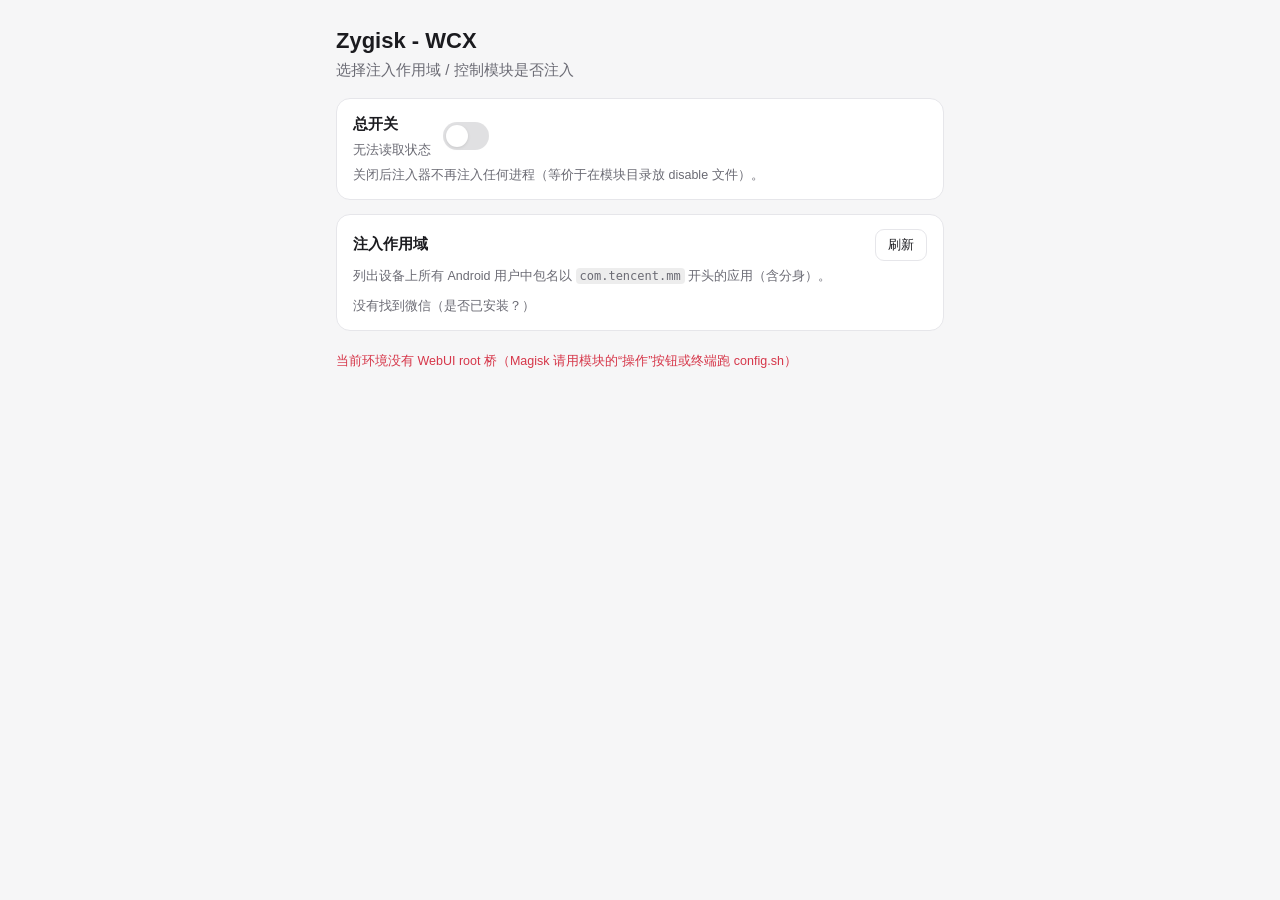
==== wcx-zygisk/webroot/index.html @ c1568a79 "perf(zygisk)+feat(webui): 冷启动优化 + 模块 WebUI（作用域/总开关） 冷启动（真机实测单进程 56ms，之前 publish+dex 读入约 200ms 且占 33M" ====
<!DOCTYPE html>
<html lang="zh-CN">
<head>
  <meta charset="utf-8" />
  <meta name="viewport" content="width=device-width, initial-scale=1, viewport-fit=cover" />
  <title>Zygisk - WCX</title>
  <link rel="stylesheet" href="css/app.css" />
</head>
<body>
  <main class="page">
    <header class="head">
      <h1>Zygisk - WCX</h1>
      <p class="sub">选择注入作用域 / 控制模块是否注入</p>
    </header>

    <section class="card">
      <div class="row">
        <div class="label">
          <strong>总开关</strong>
          <span id="master-desc" class="hint">读取中…</span>
        </div>
        <label class="switch">
          <input id="master" type="checkbox" />
          <span class="track"><span class="thumb"></span></span>
        </label>
      </div>
      <p class="hint">关闭后注入器不再注入任何进程（等价于在模块目录放 disable 文件）。</p>
    </section>

    <section class="card">
      <div class="row between">
        <strong>注入作用域</strong>
        <button id="refresh" class="btn ghost">刷新</button>
      </div>
      <p class="hint">列出设备上所有 Android 用户中包名以 <code>com.tencent.mm</code> 开头的应用（含分身）。</p>
      <ul id="targets" class="targets"></ul>
      <p id="targets-empty" class="hint" hidden>没有找到微信（是否已安装？）</p>
    </section>

    <footer class="foot">
      <span id="status" class="hint">—</span>
    </footer>
  </main>

  <script src="js/bridge.js"></script>
  <script src="js/app.js"></script>
</body>
</html>
---- wcx-zygisk/webroot/css/app.css ----
:root {
  color-scheme: light dark;
  --bg: #f6f6f7;
  --card: #ffffff;
  --text: #1b1b1f;
  --hint: #6b6b74;
  --line: #e6e6ea;
  --accent: #2f6df6;
  --danger: #d63649;
}

@media (prefers-color-scheme: dark) {
  :root {
    --bg: #101014;
    --card: #1a1a20;
    --text: #f2f2f6;
    --hint: #9a9aa6;
    --line: #2a2a33;
    --accent: #6f9bff;
  }
}

* { box-sizing: border-box; }

body {
  margin: 0;
  background: var(--bg);
  color: var(--text);
  font: 15px/1.5 -apple-system, BlinkMacSystemFont, "Segoe UI", Roboto, "Noto Sans SC", sans-serif;
}

.page {
  max-width: 640px;
  margin: 0 auto;
  padding: 20px 16px 40px;
}

.head h1 {
  font-size: 22px;
  margin: 4px 0 2px;
}

.sub { margin: 0 0 16px; color: var(--hint); }

.card {
  background: var(--card);
  border: 1px solid var(--line);
  border-radius: 14px;
  padding: 14px 16px;
  margin-bottom: 14px;
}

.row {
  display: flex;
  align-items: center;
  gap: 12px;
}

.row.between { justify-content: space-between; }

.label { display: flex; flex-direction: column; }

.hint {
  color: var(--hint);
  font-size: 12.5px;
  margin: 6px 0 0;
}

code {
  font-family: ui-monospace, SFMono-Regular, Menlo, monospace;
  font-size: 12px;
  background: rgba(127, 127, 127, .16);
  background: color-mix(in srgb, var(--text) 8%, transparent);
  padding: 1px 4px;
  border-radius: 4px;
}

.btn {
  border: 1px solid var(--line);
  background: transparent;
  color: var(--text);
  border-radius: 9px;
  padding: 6px 12px;
  font-size: 13px;
}

.btn:active { opacity: .6; }

.switch { position: relative; display: inline-flex; flex: none; }
.switch input { position: absolute; opacity: 0; width: 0; height: 0; }

.track {
  width: 46px;
  height: 28px;
  border-radius: 999px;
  background: rgba(127, 127, 127, .45);
  background: color-mix(in srgb, var(--hint) 45%, transparent);
  display: inline-block;
  transition: background .18s ease;
  position: relative;
}

.thumb {
  position: absolute;
  top: 3px;
  left: 3px;
  width: 22px;
  height: 22px;
  border-radius: 50%;
  background: #fff;
  transition: transform .18s ease;
  box-shadow: 0 1px 3px rgba(0, 0, 0, .28);
}

.switch input:checked + .track { background: var(--accent); }
.switch input:checked + .track .thumb { transform: translateX(18px); }
.switch input:disabled + .track { opacity: .45; }

.targets { list-style: none; margin: 12px 0 0; padding: 0; }

.targets li {
  display: flex;
  align-items: center;
  justify-content: space-between;
  gap: 12px;
  padding: 11px 0;
  border-top: 1px solid var(--line);
}

.targets li:first-child { border-top: 0; }

.targets .pkg { display: flex; flex-direction: column; min-width: 0; }
.targets .pkg code { background: none; padding: 0; font-size: 13.5px; }
.targets .pkg span { color: var(--hint); font-size: 12px; }

.foot { margin-top: 18px; }

.err { color: var(--danger); }
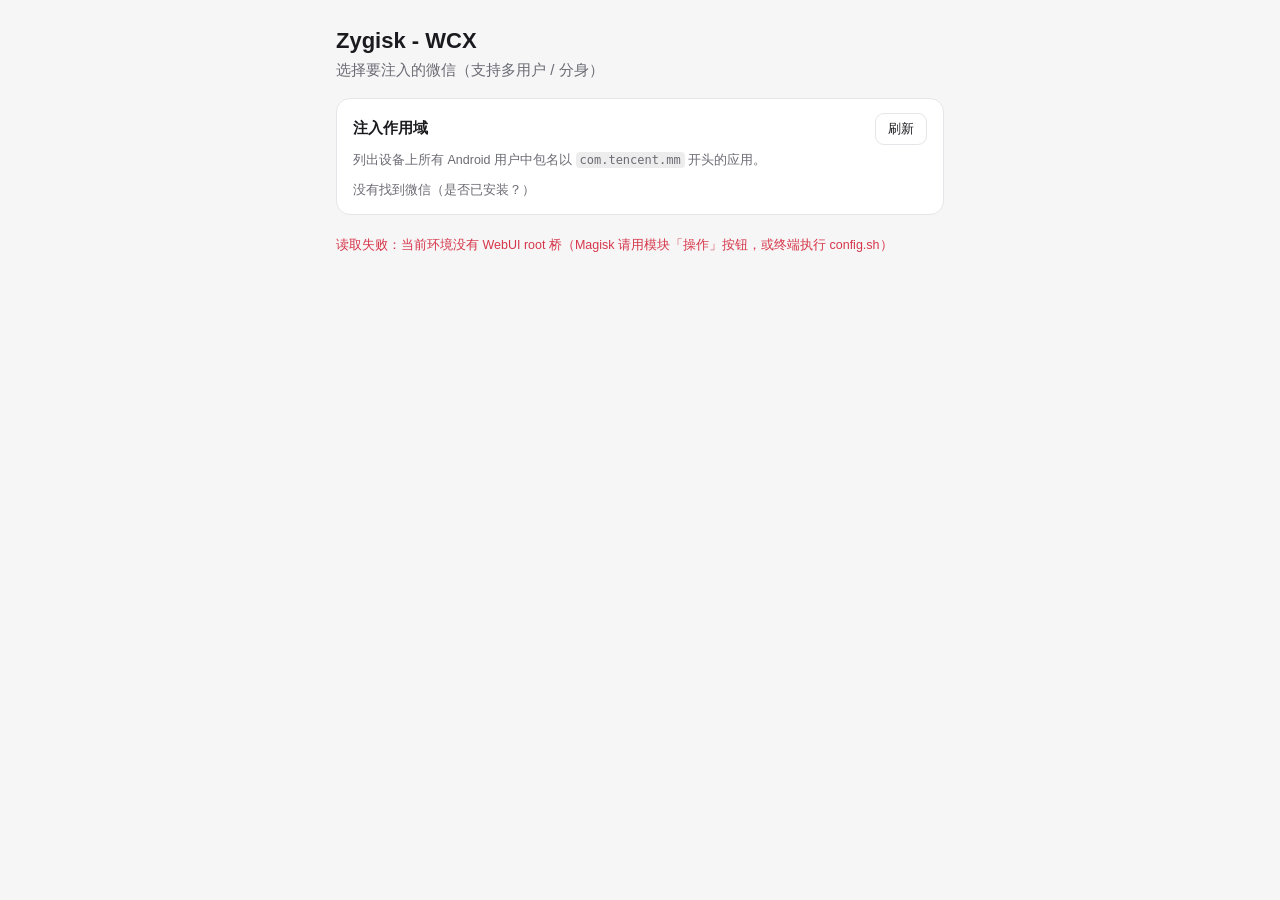
==== commit 12598e08: "feat(webui): 去掉 action.sh 与总开关，只保留微信作用域选择 本模块只注入微信，总开关没有意义（想停用直接在 Root 管理器停模块， 管理器会写 disable，注入器本来就识" ====
--- a/wcx-zygisk/webroot/index.html
+++ b/wcx-zygisk/webroot/index.html
@@ -10,29 +10,15 @@
   <main class="page">
     <header class="head">
       <h1>Zygisk - WCX</h1>
-      <p class="sub">选择注入作用域 / 控制模块是否注入</p>
+      <p class="sub">选择要注入的微信（支持多用户 / 分身）</p>
     </header>
-
-    <section class="card">
-      <div class="row">
-        <div class="label">
-          <strong>总开关</strong>
-          <span id="master-desc" class="hint">读取中…</span>
-        </div>
-        <label class="switch">
-          <input id="master" type="checkbox" />
-          <span class="track"><span class="thumb"></span></span>
-        </label>
-      </div>
-      <p class="hint">关闭后注入器不再注入任何进程（等价于在模块目录放 disable 文件）。</p>
-    </section>
 
     <section class="card">
       <div class="row between">
         <strong>注入作用域</strong>
         <button id="refresh" class="btn ghost">刷新</button>
       </div>
-      <p class="hint">列出设备上所有 Android 用户中包名以 <code>com.tencent.mm</code> 开头的应用（含分身）。</p>
+      <p class="hint">列出设备上所有 Android 用户中包名以 <code>com.tencent.mm</code> 开头的应用。</p>
       <ul id="targets" class="targets"></ul>
       <p id="targets-empty" class="hint" hidden>没有找到微信（是否已安装？）</p>
     </section>
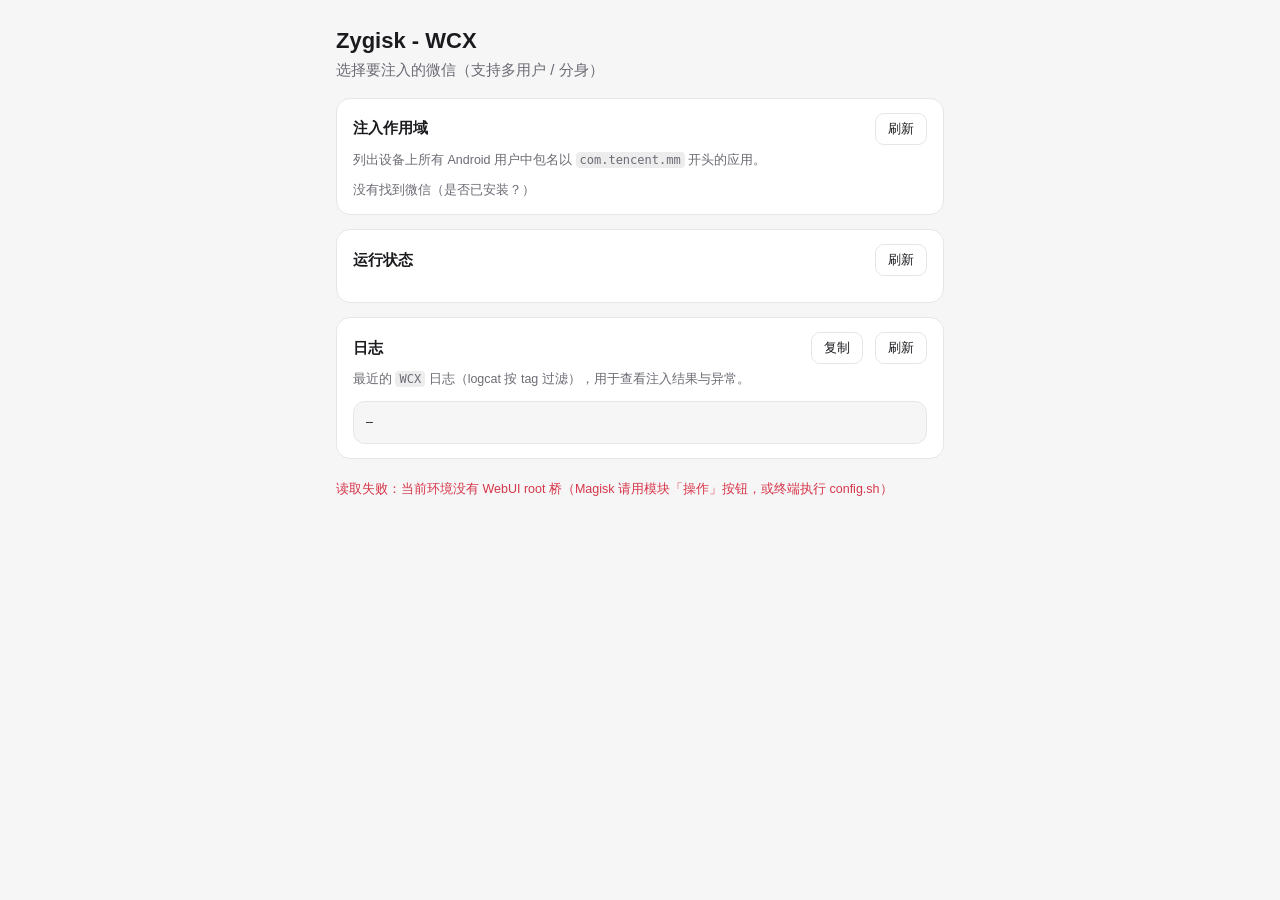
==== commit aea74b42: "feat(webui): 增加「运行状态」与「日志」区，注入结果/异常一眼可见 之前 WebUI 只能切作用域，注入失败或模块冲突时看不到任何信息。  - config.sh 新增 `status`（" ====
--- a/wcx-zygisk/webroot/index.html
+++ b/wcx-zygisk/webroot/index.html
@@ -23,6 +23,28 @@
       <p id="targets-empty" class="hint" hidden>没有找到微信（是否已安装？）</p>
     </section>
 
+    <section class="card">
+      <div class="row between">
+        <strong>运行状态</strong>
+        <button id="refresh-status" class="btn ghost">刷新</button>
+      </div>
+      <div id="chips" class="chips"></div>
+      <div id="banner" class="banner" hidden></div>
+      <ul id="hints" class="hints" hidden></ul>
+    </section>
+
+    <section class="card">
+      <div class="row between">
+        <strong>日志</strong>
+        <span class="row">
+          <button id="copy-logs" class="btn ghost">复制</button>
+          <button id="refresh-logs" class="btn ghost">刷新</button>
+        </span>
+      </div>
+      <p class="hint">最近的 <code>WCX</code> 日志（logcat 按 tag 过滤），用于查看注入结果与异常。</p>
+      <pre id="logs" class="logs">—</pre>
+    </section>
+
     <footer class="foot">
       <span id="status" class="hint">—</span>
     </footer>
--- a/wcx-zygisk/webroot/css/app.css
+++ b/wcx-zygisk/webroot/css/app.css
@@ -7,6 +7,8 @@
   --line: #e6e6ea;
   --accent: #2f6df6;
   --danger: #d63649;
+  --warn: #b06a09;
+  --ok: #1e8e4e;
 }
 
 @media (prefers-color-scheme: dark) {
@@ -136,3 +138,81 @@
 .foot { margin-top: 18px; }
 
 .err { color: var(--danger); }
+
+/* ── 运行状态 ─────────────────────────────────────────────── */
+.chips { display: flex; flex-wrap: wrap; gap: 8px; margin-top: 12px; }
+
+.chip {
+  display: inline-flex;
+  align-items: center;
+  gap: 6px;
+  padding: 5px 10px;
+  border-radius: 999px;
+  border: 1px solid var(--line);
+  background: rgba(127, 127, 127, .08);
+  color: var(--hint);
+  font-size: 12.5px;
+  line-height: 1.2;
+}
+
+.chip.ok { color: var(--ok); border-color: color-mix(in srgb, var(--ok) 45%, transparent); }
+.chip.warn { color: var(--warn); border-color: color-mix(in srgb, var(--warn) 45%, transparent); }
+.chip.err { color: var(--danger); border-color: color-mix(in srgb, var(--danger) 45%, transparent); }
+
+.banner {
+  margin-top: 12px;
+  padding: 10px 12px;
+  border-radius: 12px;
+  border: 1px solid var(--line);
+  font-size: 13px;
+  line-height: 1.45;
+  background: rgba(127, 127, 127, .08);
+}
+
+.banner.warn { color: var(--warn); border-color: color-mix(in srgb, var(--warn) 45%, transparent); }
+.banner.err { color: var(--danger); border-color: color-mix(in srgb, var(--danger) 45%, transparent); }
+
+.hints { list-style: none; margin: 12px 0 0; padding: 0; }
+
+.hints .hint-item {
+  position: relative;
+  padding: 8px 12px 8px 26px;
+  margin-top: 8px;
+  border-radius: 10px;
+  font-size: 12.5px;
+  line-height: 1.45;
+  background: rgba(127, 127, 127, .08);
+}
+
+.hints .hint-item::before {
+  content: "!";
+  position: absolute;
+  left: 10px;
+  top: 8px;
+  font-weight: 700;
+}
+
+.hints .hint-item.warn { color: var(--warn); }
+.hints .hint-item.err { color: var(--danger); }
+
+/* ── 日志 ─────────────────────────────────────────────────── */
+.logs {
+  margin: 12px 0 0;
+  padding: 12px;
+  max-height: 46vh;
+  overflow: auto;
+  border-radius: 12px;
+  border: 1px solid var(--line);
+  background: rgba(127, 127, 127, .07);
+  color: var(--text);
+  font-family: ui-monospace, SFMono-Regular, Menlo, Consolas, monospace;
+  font-size: 11.5px;
+  line-height: 1.5;
+  white-space: pre-wrap;
+  word-break: break-all;
+  -webkit-overflow-scrolling: touch;
+}
+
+.logs .log-line { display: block; }
+.logs .log-warn { color: var(--warn); }
+.logs .log-err { color: var(--danger); }
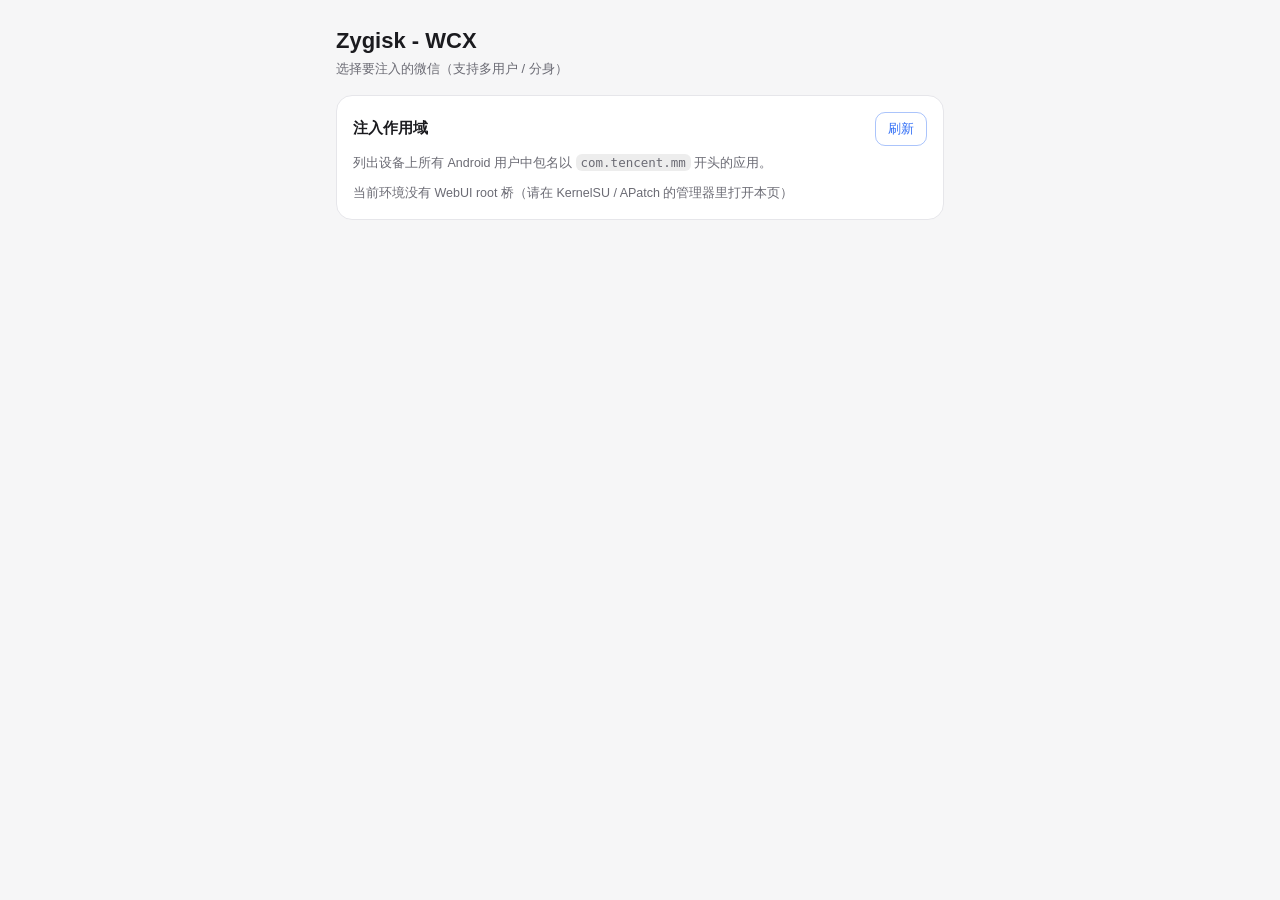
==== commit c966bb8b: "fix(webui): 作用域只剩真实安装的微信，状态收敛成包名旁的「已注入 / 异常」 用户反馈两点： 1. 卸载微信分身后 WebUI 仍显示两条作用域 2. 跑着一堆卡片（运行状态、日志）太重 " ====
--- a/wcx-zygisk/webroot/index.html
+++ b/wcx-zygisk/webroot/index.html
@@ -22,32 +22,6 @@
       <ul id="targets" class="targets"></ul>
       <p id="targets-empty" class="hint" hidden>没有找到微信（是否已安装？）</p>
     </section>
-
-    <section class="card">
-      <div class="row between">
-        <strong>运行状态</strong>
-        <button id="refresh-status" class="btn ghost">刷新</button>
-      </div>
-      <div id="chips" class="chips"></div>
-      <div id="banner" class="banner" hidden></div>
-      <ul id="hints" class="hints" hidden></ul>
-    </section>
-
-    <section class="card">
-      <div class="row between">
-        <strong>日志</strong>
-        <span class="row">
-          <button id="copy-logs" class="btn ghost">复制</button>
-          <button id="refresh-logs" class="btn ghost">刷新</button>
-        </span>
-      </div>
-      <p class="hint">最近的 <code>WCX</code> 日志（logcat 按 tag 过滤），用于查看注入结果与异常。</p>
-      <pre id="logs" class="logs">—</pre>
-    </section>
-
-    <footer class="foot">
-      <span id="status" class="hint">—</span>
-    </footer>
   </main>
 
   <script src="js/bridge.js"></script>
--- a/wcx-zygisk/webroot/css/app.css
+++ b/wcx-zygisk/webroot/css/app.css
@@ -7,7 +7,6 @@
   --line: #e6e6ea;
   --accent: #2f6df6;
   --danger: #d63649;
-  --warn: #b06a09;
   --ok: #1e8e4e;
 }
 
@@ -19,6 +18,8 @@
     --hint: #9a9aa6;
     --line: #2a2a33;
     --accent: #6f9bff;
+    --danger: #ff8087;
+    --ok: #4ec98a;
   }
 }
 
@@ -42,82 +43,52 @@
   margin: 4px 0 2px;
 }
 
-.sub { margin: 0 0 16px; color: var(--hint); }
+.head .sub {
+  margin: 0 0 16px;
+  color: var(--hint);
+  font-size: 13px;
+}
 
 .card {
   background: var(--card);
   border: 1px solid var(--line);
-  border-radius: 14px;
-  padding: 14px 16px;
+  border-radius: 16px;
+  padding: 16px;
   margin-bottom: 14px;
 }
 
-.row {
-  display: flex;
-  align-items: center;
-  gap: 12px;
+.row { display: flex; align-items: center; gap: 10px; }
+.row.between { justify-content: space-between; }
+
+.btn {
+  appearance: none;
+  border: 1px solid var(--line);
+  border-radius: 10px;
+  padding: 7px 12px;
+  font-size: 13px;
+  background: transparent;
+  color: var(--text);
 }
 
-.row.between { justify-content: space-between; }
-
-.label { display: flex; flex-direction: column; }
+.btn:disabled { opacity: .5; }
+.btn.ghost { color: var(--accent); border-color: color-mix(in srgb, var(--accent) 40%, transparent); }
 
 .hint {
+  margin: 8px 0 0;
   color: var(--hint);
   font-size: 12.5px;
-  margin: 6px 0 0;
+  line-height: 1.5;
 }
 
 code {
-  font-family: ui-monospace, SFMono-Regular, Menlo, monospace;
-  font-size: 12px;
-  background: rgba(127, 127, 127, .16);
-  background: color-mix(in srgb, var(--text) 8%, transparent);
-  padding: 1px 4px;
-  border-radius: 4px;
+  background: rgba(127, 127, 127, .14);
+  border-radius: 6px;
+  padding: 1px 5px;
+  font-family: ui-monospace, SFMono-Regular, Menlo, Consolas, monospace;
+  font-size: 12.5px;
 }
 
-.btn {
-  border: 1px solid var(--line);
-  background: transparent;
-  color: var(--text);
-  border-radius: 9px;
-  padding: 6px 12px;
-  font-size: 13px;
-}
-
-.btn:active { opacity: .6; }
-
-.switch { position: relative; display: inline-flex; flex: none; }
-.switch input { position: absolute; opacity: 0; width: 0; height: 0; }
-
-.track {
-  width: 46px;
-  height: 28px;
-  border-radius: 999px;
-  background: rgba(127, 127, 127, .45);
-  background: color-mix(in srgb, var(--hint) 45%, transparent);
-  display: inline-block;
-  transition: background .18s ease;
-  position: relative;
-}
-
-.thumb {
-  position: absolute;
-  top: 3px;
-  left: 3px;
-  width: 22px;
-  height: 22px;
-  border-radius: 50%;
-  background: #fff;
-  transition: transform .18s ease;
-  box-shadow: 0 1px 3px rgba(0, 0, 0, .28);
-}
-
-.switch input:checked + .track { background: var(--accent); }
-.switch input:checked + .track .thumb { transform: translateX(18px); }
-.switch input:disabled + .track { opacity: .45; }
-
+/* ── 作用域列表 ───────────────────────────────────────────── */
 .targets { list-style: none; margin: 12px 0 0; padding: 0; }
 
 .targets li {
@@ -132,87 +103,42 @@
 .targets li:first-child { border-top: 0; }
 
 .targets .pkg { display: flex; flex-direction: column; min-width: 0; }
+.targets .pkg-line { display: flex; align-items: center; gap: 8px; flex-wrap: wrap; }
 .targets .pkg code { background: none; padding: 0; font-size: 13.5px; }
 .targets .pkg span { color: var(--hint); font-size: 12px; }
 
-.foot { margin-top: 18px; }
-
-.err { color: var(--danger); }
-
-/* ── 运行状态 ─────────────────────────────────────────────── */
-.chips { display: flex; flex-wrap: wrap; gap: 8px; margin-top: 12px; }
-
-.chip {
+.badge {
   display: inline-flex;
   align-items: center;
-  gap: 6px;
-  padding: 5px 10px;
+  padding: 1px 8px;
   border-radius: 999px;
   border: 1px solid var(--line);
-  background: rgba(127, 127, 127, .08);
-  color: var(--hint);
-  font-size: 12.5px;
-  line-height: 1.2;
+  font-size: 11.5px;
+  line-height: 1.5;
 }
 
-.chip.ok { color: var(--ok); border-color: color-mix(in srgb, var(--ok) 45%, transparent); }
-.chip.warn { color: var(--warn); border-color: color-mix(in srgb, var(--warn) 45%, transparent); }
-.chip.err { color: var(--danger); border-color: color-mix(in srgb, var(--danger) 45%, transparent); }
+.badge.ok { color: var(--ok); border-color: color-mix(in srgb, var(--ok) 45%, transparent); }
+.badge.err { color: var(--danger); border-color: color-mix(in srgb, var(--danger) 45%, transparent); }
 
-.banner {
-  margin-top: 12px;
-  padding: 10px 12px;
-  border-radius: 12px;
-  border: 1px solid var(--line);
-  font-size: 13px;
-  line-height: 1.45;
-  background: rgba(127, 127, 127, .08);
+/* ── 开关 ─────────────────────────────────────────────────── */
+.switch { position: relative; display: inline-flex; flex: none; }
+.switch input { position: absolute; opacity: 0; width: 100%; height: 100%; margin: 0; }
+.switch .track {
+  width: 44px;
+  height: 26px;
+  border-radius: 999px;
+  background: rgba(127, 127, 127, .35);
+  transition: background .18s ease;
 }
-
-.banner.warn { color: var(--warn); border-color: color-mix(in srgb, var(--warn) 45%, transparent); }
-.banner.err { color: var(--danger); border-color: color-mix(in srgb, var(--danger) 45%, transparent); }
-
-.hints { list-style: none; margin: 12px 0 0; padding: 0; }
-
-.hints .hint-item {
-  position: relative;
-  padding: 8px 12px 8px 26px;
-  margin-top: 8px;
-  border-radius: 10px;
-  font-size: 12.5px;
-  line-height: 1.45;
-  background: rgba(127, 127, 127, .08);
+.switch .thumb {
+  display: block;
+  width: 22px;
+  height: 22px;
+  margin: 2px;
+  border-radius: 50%;
+  background: #fff;
+  transition: transform .18s ease;
 }
-
-.hints .hint-item::before {
-  content: "!";
-  position: absolute;
-  left: 10px;
-  top: 8px;
-  font-weight: 700;
-}
-
-.hints .hint-item.warn { color: var(--warn); }
-.hints .hint-item.err { color: var(--danger); }
-
-/* ── 日志 ─────────────────────────────────────────────────── */
-.logs {
-  margin: 12px 0 0;
-  padding: 12px;
-  max-height: 46vh;
-  overflow: auto;
-  border-radius: 12px;
-  border: 1px solid var(--line);
-  background: rgba(127, 127, 127, .07);
-  color: var(--text);
-  font-family: ui-monospace, SFMono-Regular, Menlo, Consolas, monospace;
-  font-size: 11.5px;
-  line-height: 1.5;
-  white-space: pre-wrap;
-  word-break: break-all;
-  -webkit-overflow-scrolling: touch;
-}
-
-.logs .log-line { display: block; }
-.logs .log-warn { color: var(--warn); }
-.logs .log-err { color: var(--danger); }
+.switch input:checked + .track { background: var(--accent); }
+.switch input:checked + .track .thumb { transform: translateX(18px); }
+.switch input:disabled + .track { opacity: .45; }
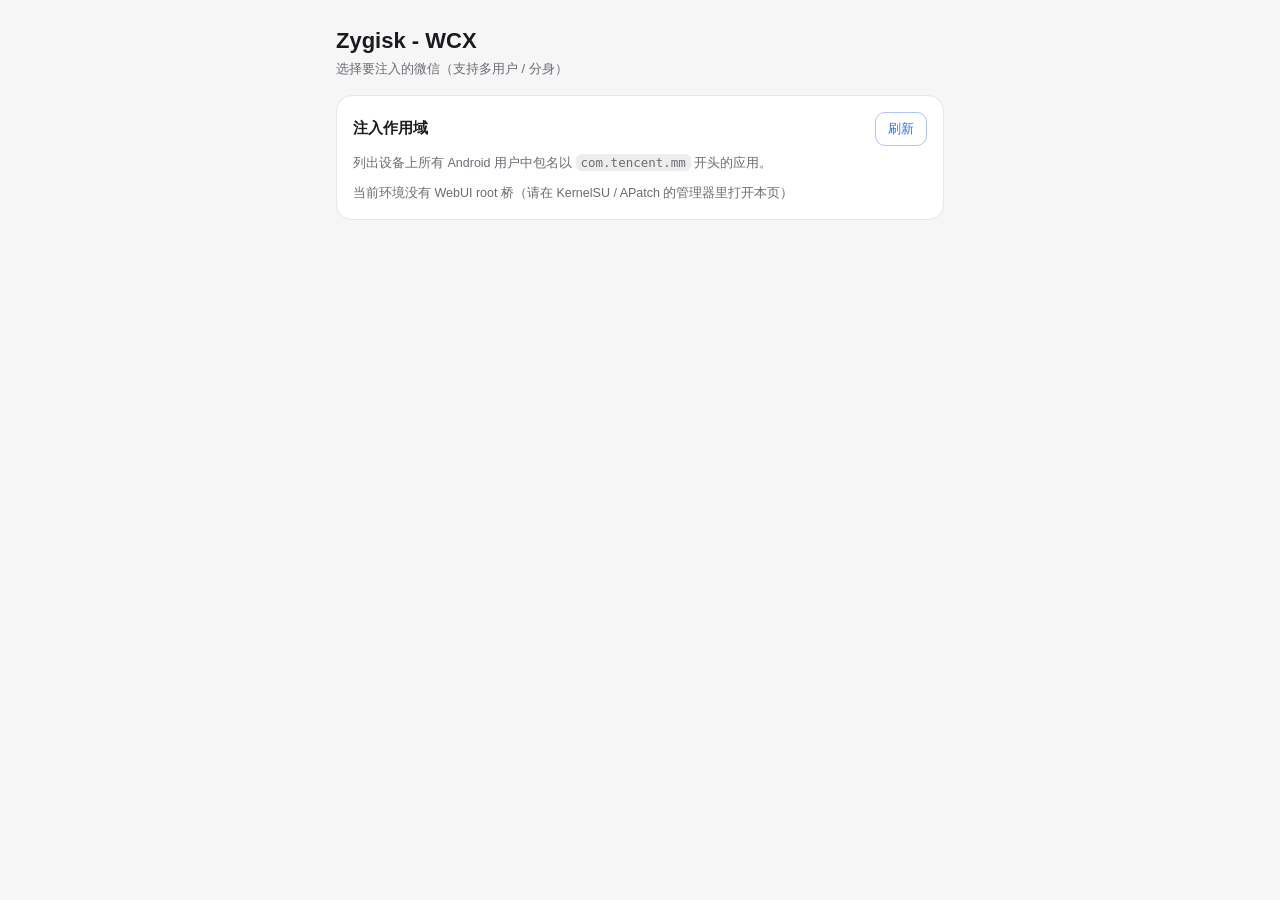
==== commit fb03f2d3: "perf(webui): 打开慢的主因是逐进程扫 /proc/*/maps，改为 ps 精确匹配 + 单次调用 真机测量（com.tencent.mm 在跑，su -c 前提下）：   config." ====
--- a/wcx-zygisk/webroot/index.html
+++ b/wcx-zygisk/webroot/index.html
@@ -19,6 +19,7 @@
         <button id="refresh" class="btn ghost">刷新</button>
       </div>
       <p class="hint">列出设备上所有 Android 用户中包名以 <code>com.tencent.mm</code> 开头的应用。</p>
+      <p id="targets-loading" class="hint">正在读取…</p>
       <ul id="targets" class="targets"></ul>
       <p id="targets-empty" class="hint" hidden>没有找到微信（是否已安装？）</p>
     </section>
--- a/wcx-zygisk/webroot/css/app.css
+++ b/wcx-zygisk/webroot/css/app.css
@@ -90,6 +90,7 @@
 
 /* ── 作用域列表 ───────────────────────────────────────────── */
 .targets { list-style: none; margin: 12px 0 0; padding: 0; }
+.targets.stale { opacity: .72; }
 
 .targets li {
   display: flex;
